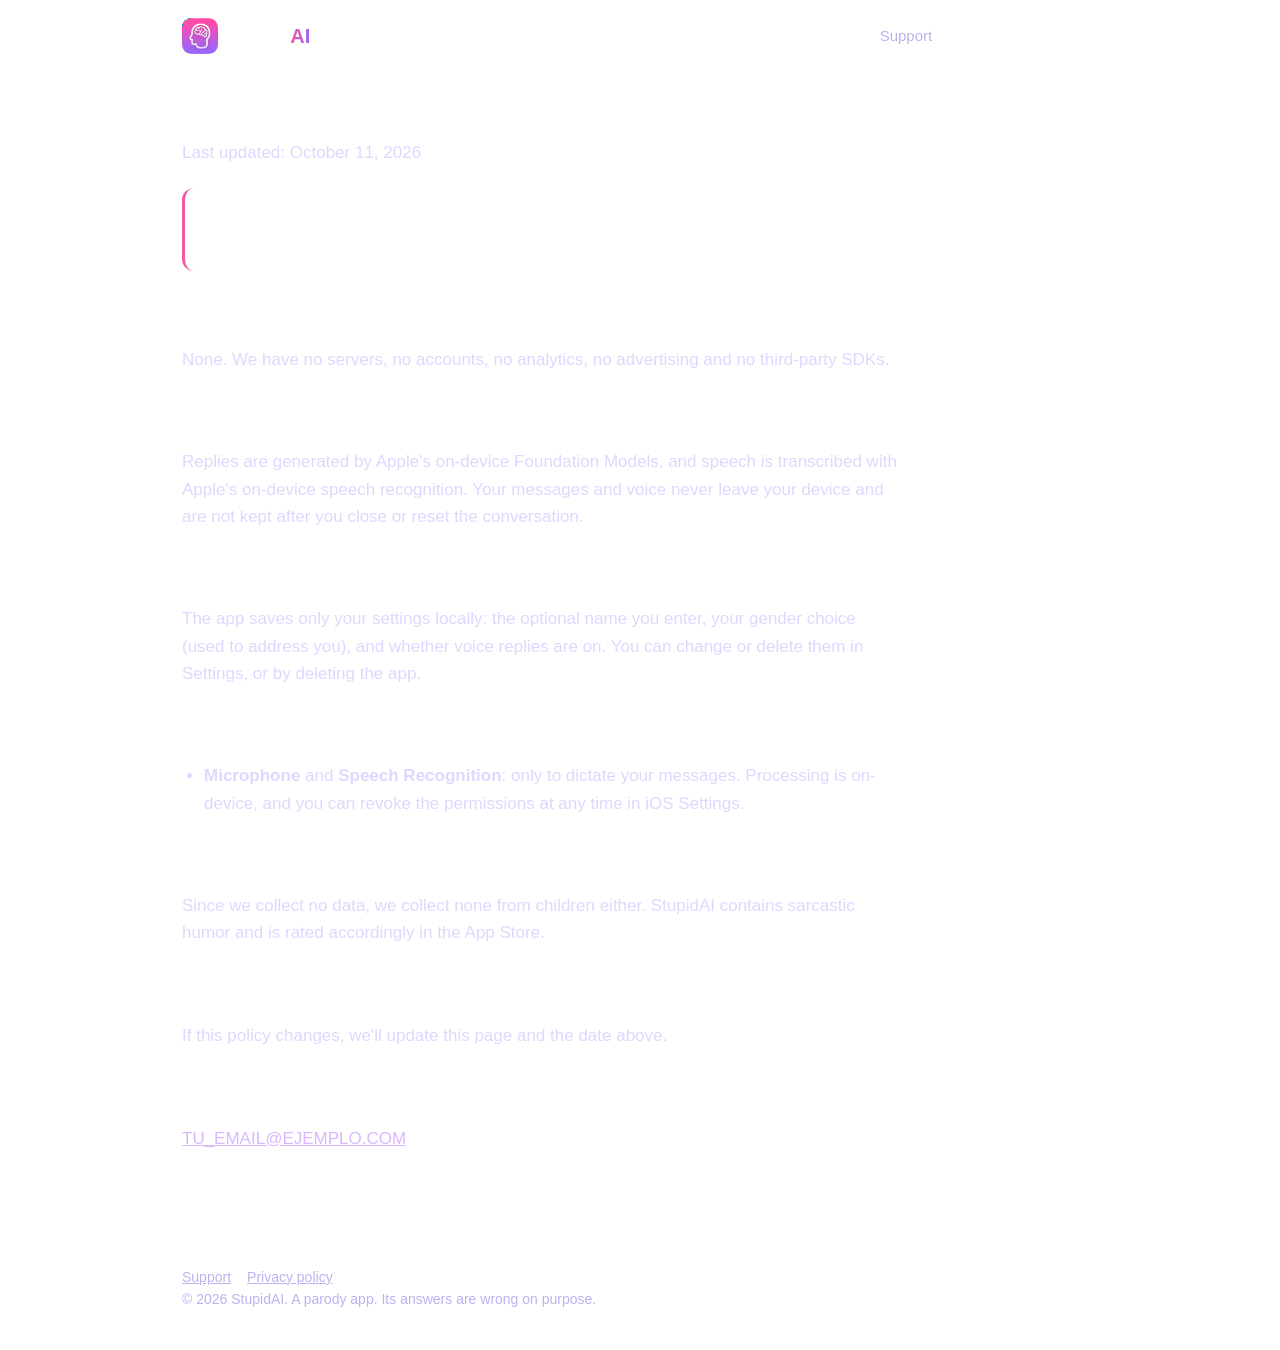
==== privacy.html @ a3b26725 "Support pages" ====
<!doctype html><html lang="en"><head><meta charset="utf-8"><meta name="viewport" content="width=device-width,initial-scale=1"><meta name="theme-color" content="#0d0b1f"><link rel="icon" href="icon.png"><link rel="stylesheet" href="style.css"><script src="lang.js"></script><title>StupidAI – Privacy Policy</title></head><body>
<div class="wrap"><nav class="nav"><a class="brand" href="index.html"><img src="icon.png" alt=""><span>Stupid<b>AI</b></span></a><a class="l" href="support.html"><span class="en">Support</span><span class="es">Soporte</span></a><a class="l" href="privacy.html" aria-current="page"><span class="en">Privacy</span><span class="es">Privacidad</span></a><button class="lang" type="button" aria-label="Language"><span class="en">Español</span><span class="es">English</span></button></nav>
<main class="page"><h1><span class="en">Privacy Policy</span><span class="es">Política de privacidad</span></h1>
<p><span class="en">Last updated: October 11, 2026</span><span class="es">Última actualización: 11 de octubre de 2026</span></p>
<div class="note"><span class="en"><b>In short:</b> StupidAI doesn't collect, store or share any personal data. Everything happens on your device.</span><span class="es"><b>En resumen:</b> StupidAI no recoge, guarda ni comparte datos personales. Todo ocurre en tu dispositivo.</span></div>
<h3><span class="en">Data we collect</span><span class="es">Datos que recogemos</span></h3><p><span class="en">None. We have no servers, no accounts, no analytics, no advertising and no third-party SDKs.</span><span class="es">Ninguno. No tenemos servidores, cuentas, analítica, publicidad ni SDK de terceros.</span></p>
<h3><span class="en">How the app works</span><span class="es">Cómo funciona la app</span></h3><p><span class="en">Replies are generated by Apple's on-device Foundation Models, and speech is transcribed with Apple's on-device speech recognition. Your messages and voice never leave your device and are not kept after you close or reset the conversation.</span><span class="es">Las respuestas las genera el modelo Foundation Models de Apple en el dispositivo, y la voz se transcribe con el reconocimiento de voz de Apple, también en el dispositivo. Tus mensajes y tu voz no salen del dispositivo y no se conservan al cerrar o reiniciar la conversación.</span></p>
<h3><span class="en">Information stored on your device</span><span class="es">Información guardada en tu dispositivo</span></h3><p><span class="en">The app saves only your settings locally: the optional name you enter, your gender choice (used to address you), and whether voice replies are on. You can change or delete them in Settings, or by deleting the app.</span><span class="es">La app solo guarda tus ajustes en local: el nombre opcional que introduces, tu elección de género (para dirigirse a ti) y si las respuestas por voz están activadas. Puedes cambiarlos en Ajustes o borrarlos eliminando la app.</span></p>
<h3><span class="en">Permissions</span><span class="es">Permisos</span></h3><ul>
<li><span class="en"><b>Microphone</b> and <b>Speech Recognition</b>: only to dictate your messages. Processing is on-device, and you can revoke the permissions at any time in iOS Settings.</span><span class="es"><b>Micrófono</b> y <b>Reconocimiento de voz</b>: solo para dictar tus mensajes. El procesamiento es en el dispositivo y puedes revocar los permisos cuando quieras en los Ajustes de iOS.</span></li></ul>
<h3><span class="en">Children</span><span class="es">Menores</span></h3><p><span class="en">Since we collect no data, we collect none from children either. StupidAI contains sarcastic humor and is rated accordingly in the App Store.</span><span class="es">Como no recogemos datos, tampoco los recogemos de menores. StupidAI contiene humor sarcástico y está clasificada en consecuencia en el App Store.</span></p>
<h3><span class="en">Changes</span><span class="es">Cambios</span></h3><p><span class="en">If this policy changes, we'll update this page and the date above.</span><span class="es">Si esta política cambia, actualizaremos esta página y la fecha de arriba.</span></p>
<h3><span class="en">Contact</span><span class="es">Contacto</span></h3><p><a href="mailto:TU_EMAIL@EJEMPLO.COM">TU_EMAIL@EJEMPLO.COM</a></p>
</main>
<footer><a href="support.html"><span class="en">Support</span><span class="es">Soporte</span></a><a href="privacy.html"><span class="en">Privacy policy</span><span class="es">Política de privacidad</span></a><br>© 2026 StupidAI. <span class="en">A parody app. Its answers are wrong on purpose.</span><span class="es">App de parodia. Sus respuestas son erróneas a propósito.</span></footer></div></body></html>
---- style.css ----
:root{--bg:#0d0b1f;--bg2:#1b1040;--pink:#f2599f;--violet:#9966f9;--text:#fff;--soft:#b9b4f0;--card:rgba(255,255,255,.06);--line:rgba(255,255,255,.1)}
*{box-sizing:border-box}
html{scroll-behavior:smooth}
body{margin:0;min-height:100vh;color:var(--text);font:17px/1.6 -apple-system,BlinkMacSystemFont,"SF Pro Display","Segoe UI",Roboto,sans-serif;background:var(--bg) radial-gradient(900px 500px at 85% -5%,rgba(153,102,249,.35),transparent),radial-gradient(700px 500px at 0% 40%,rgba(242,89,159,.18),transparent);background-attachment:fixed}
a{color:#d9b8ff}
.wrap{max-width:960px;margin:0 auto;padding:0 22px}
.nav{display:flex;align-items:center;gap:18px;padding:18px 0;flex-wrap:wrap}
.brand{display:flex;align-items:center;gap:10px;font-weight:800;font-size:20px;color:#fff;text-decoration:none;margin-right:auto}
.brand img{width:36px;height:36px;border-radius:9px}
.brand b{background:linear-gradient(90deg,var(--pink),var(--violet));-webkit-background-clip:text;background-clip:text;color:transparent}
.nav a.l{color:var(--soft);text-decoration:none;font-size:15px}
.nav a.l:hover,.nav a.l[aria-current]{color:#fff}
.lang{background:var(--card);border:1px solid var(--line);color:#fff;border-radius:99px;padding:5px 14px;font:inherit;font-size:14px;cursor:pointer}
.hero{display:grid;grid-template-columns:1.1fr .9fr;gap:40px;align-items:center;padding:48px 0 64px}
h1{font-size:clamp(40px,7vw,68px);line-height:1.02;letter-spacing:-.03em;margin:0 0 18px;font-weight:850}
h1 em{font-style:normal;background:linear-gradient(90deg,var(--violet),var(--pink));-webkit-background-clip:text;background-clip:text;color:transparent}
.sub{color:var(--soft);font-size:20px;max-width:30em;margin:0 0 26px}
.badge{display:inline-block;background:linear-gradient(135deg,var(--pink),var(--violet));color:#fff;text-decoration:none;font-weight:700;border-radius:14px;padding:13px 24px}
.hero img{width:100%;max-width:330px;justify-self:center;border-radius:28px;box-shadow:0 0 80px rgba(153,102,249,.45)}
h2{font-size:28px;letter-spacing:-.02em;margin:0 0 14px}
h3{font-size:19px;margin:28px 0 6px}
.feat{display:grid;grid-template-columns:repeat(3,1fr);gap:16px;margin-bottom:56px}
.card{background:var(--card);border:1px solid var(--line);border-radius:22px;padding:22px}
.card h3{margin-top:0}.card p{margin:0;color:var(--soft);font-size:16px}
.shots{display:flex;gap:18px;overflow-x:auto;padding-bottom:14px;margin-bottom:56px}
.shots img{height:520px;width:auto;border-radius:24px;border:1px solid var(--line)}
.page{max-width:720px;padding-bottom:70px}
.page h1{font-size:clamp(34px,6vw,48px)}
.page p,.page li{color:#dcd8ff}
.page ul{padding-left:22px}
.note{background:var(--card);border-left:3px solid var(--pink);border-radius:12px;padding:14px 18px;margin:22px 0}
footer{border-top:1px solid var(--line);padding:26px 0 40px;color:var(--soft);font-size:14px}
footer a{color:var(--soft);margin-right:16px}
[data-lang=en] .es,[data-lang=es] .en{display:none}
@media(max-width:760px){.hero{grid-template-columns:1fr;padding-top:20px}.feat{grid-template-columns:1fr}.shots img{height:420px}}
@media(prefers-reduced-motion:no-preference){.hero img{animation:f 6s ease-in-out infinite}@keyframes f{50%{transform:translateY(-8px)}}}
:focus-visible{outline:2px solid var(--pink);outline-offset:3px}
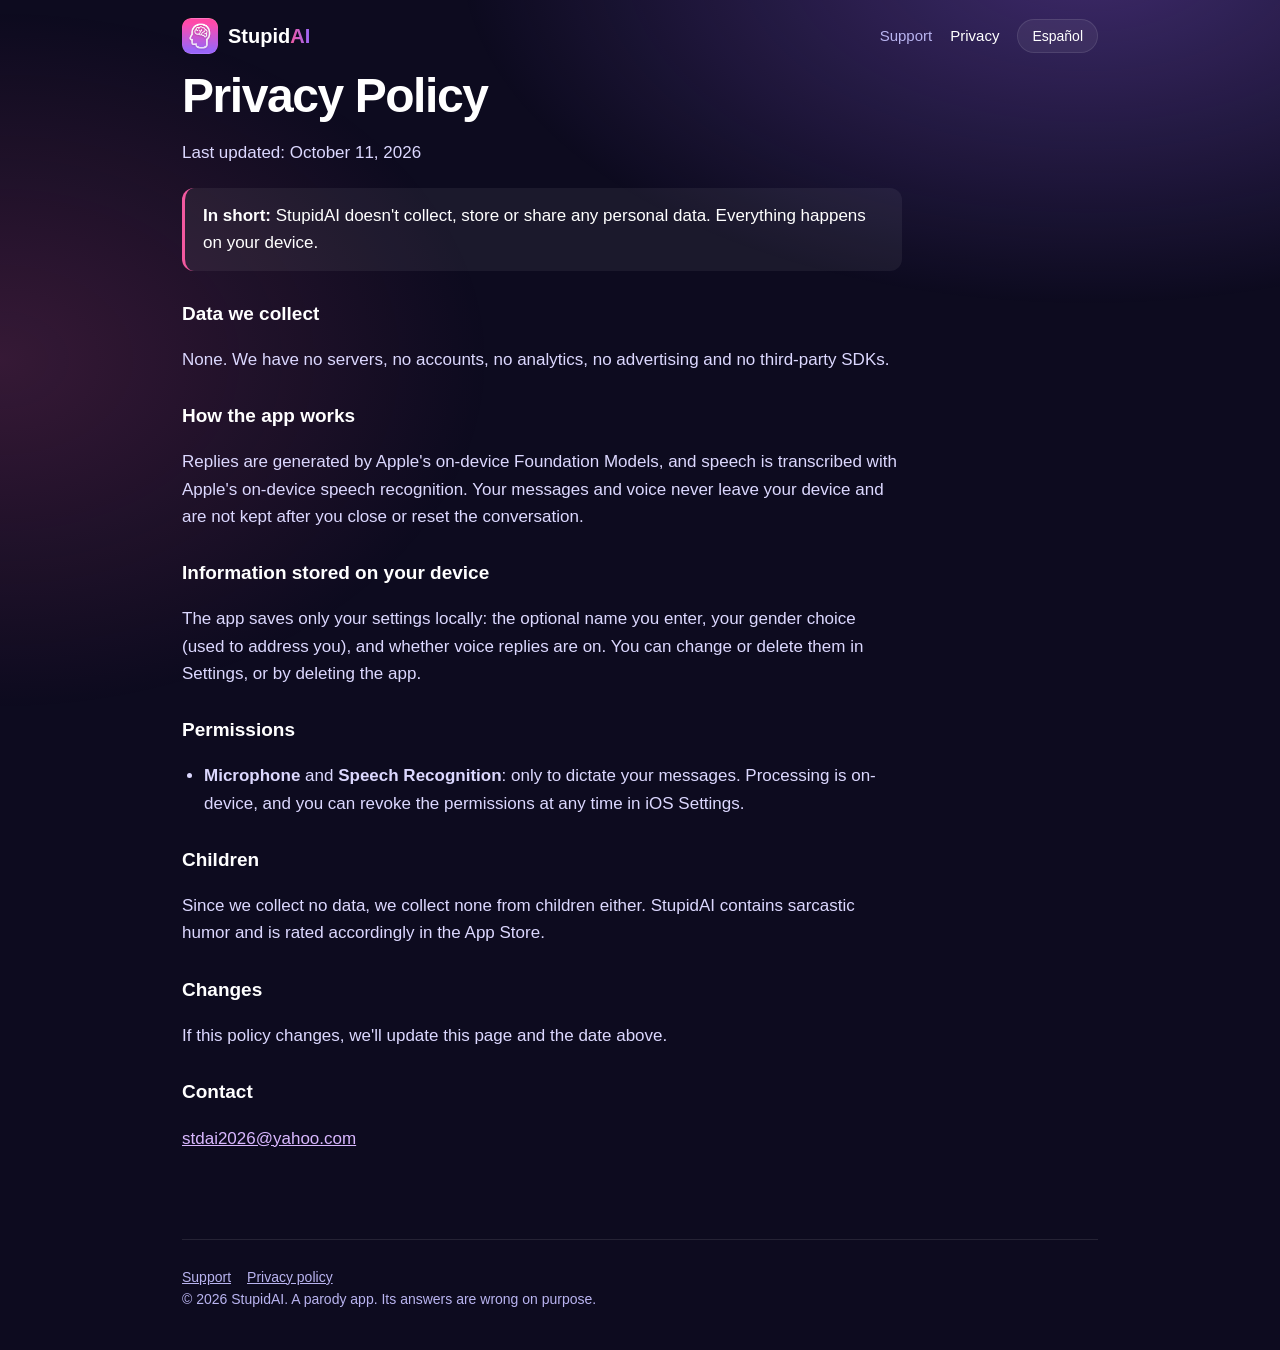
==== commit c409028b: "Arreglar fondo (compatible con iOS) y añadir email de contacto" ====
--- a/privacy.html
+++ b/privacy.html
@@ -10,6 +10,6 @@
 <li><span class="en"><b>Microphone</b> and <b>Speech Recognition</b>: only to dictate your messages. Processing is on-device, and you can revoke the permissions at any time in iOS Settings.</span><span class="es"><b>Micrófono</b> y <b>Reconocimiento de voz</b>: solo para dictar tus mensajes. El procesamiento es en el dispositivo y puedes revocar los permisos cuando quieras en los Ajustes de iOS.</span></li></ul>
 <h3><span class="en">Children</span><span class="es">Menores</span></h3><p><span class="en">Since we collect no data, we collect none from children either. StupidAI contains sarcastic humor and is rated accordingly in the App Store.</span><span class="es">Como no recogemos datos, tampoco los recogemos de menores. StupidAI contiene humor sarcástico y está clasificada en consecuencia en el App Store.</span></p>
 <h3><span class="en">Changes</span><span class="es">Cambios</span></h3><p><span class="en">If this policy changes, we'll update this page and the date above.</span><span class="es">Si esta política cambia, actualizaremos esta página y la fecha de arriba.</span></p>
-<h3><span class="en">Contact</span><span class="es">Contacto</span></h3><p><a href="mailto:TU_EMAIL@EJEMPLO.COM">TU_EMAIL@EJEMPLO.COM</a></p>
+<h3><span class="en">Contact</span><span class="es">Contacto</span></h3><p><a href="mailto:stdai2026@yahoo.com">stdai2026@yahoo.com</a></p>
 </main>
 <footer><a href="support.html"><span class="en">Support</span><span class="es">Soporte</span></a><a href="privacy.html"><span class="en">Privacy policy</span><span class="es">Política de privacidad</span></a><br>© 2026 StupidAI. <span class="en">A parody app. Its answers are wrong on purpose.</span><span class="es">App de parodia. Sus respuestas son erróneas a propósito.</span></footer></div></body></html>
--- a/style.css
+++ b/style.css
@@ -1,7 +1,8 @@
 :root{--bg:#0d0b1f;--bg2:#1b1040;--pink:#f2599f;--violet:#9966f9;--text:#fff;--soft:#b9b4f0;--card:rgba(255,255,255,.06);--line:rgba(255,255,255,.1)}
 *{box-sizing:border-box}
 html{scroll-behavior:smooth}
-body{margin:0;min-height:100vh;color:var(--text);font:17px/1.6 -apple-system,BlinkMacSystemFont,"SF Pro Display","Segoe UI",Roboto,sans-serif;background:var(--bg) radial-gradient(900px 500px at 85% -5%,rgba(153,102,249,.35),transparent),radial-gradient(700px 500px at 0% 40%,rgba(242,89,159,.18),transparent);background-attachment:fixed}
+body{margin:0;min-height:100vh;color:var(--text);font:17px/1.6 -apple-system,BlinkMacSystemFont,"SF Pro Display","Segoe UI",Roboto,sans-serif;background:var(--bg)}
+body::before{content:"";position:fixed;inset:0;z-index:-1;pointer-events:none;background:radial-gradient(900px 500px at 85% -5%,rgba(153,102,249,.35),transparent 70%),radial-gradient(700px 500px at 0% 40%,rgba(242,89,159,.18),transparent 70%)}
 a{color:#d9b8ff}
 .wrap{max-width:960px;margin:0 auto;padding:0 22px}
 .nav{display:flex;align-items:center;gap:18px;padding:18px 0;flex-wrap:wrap}
